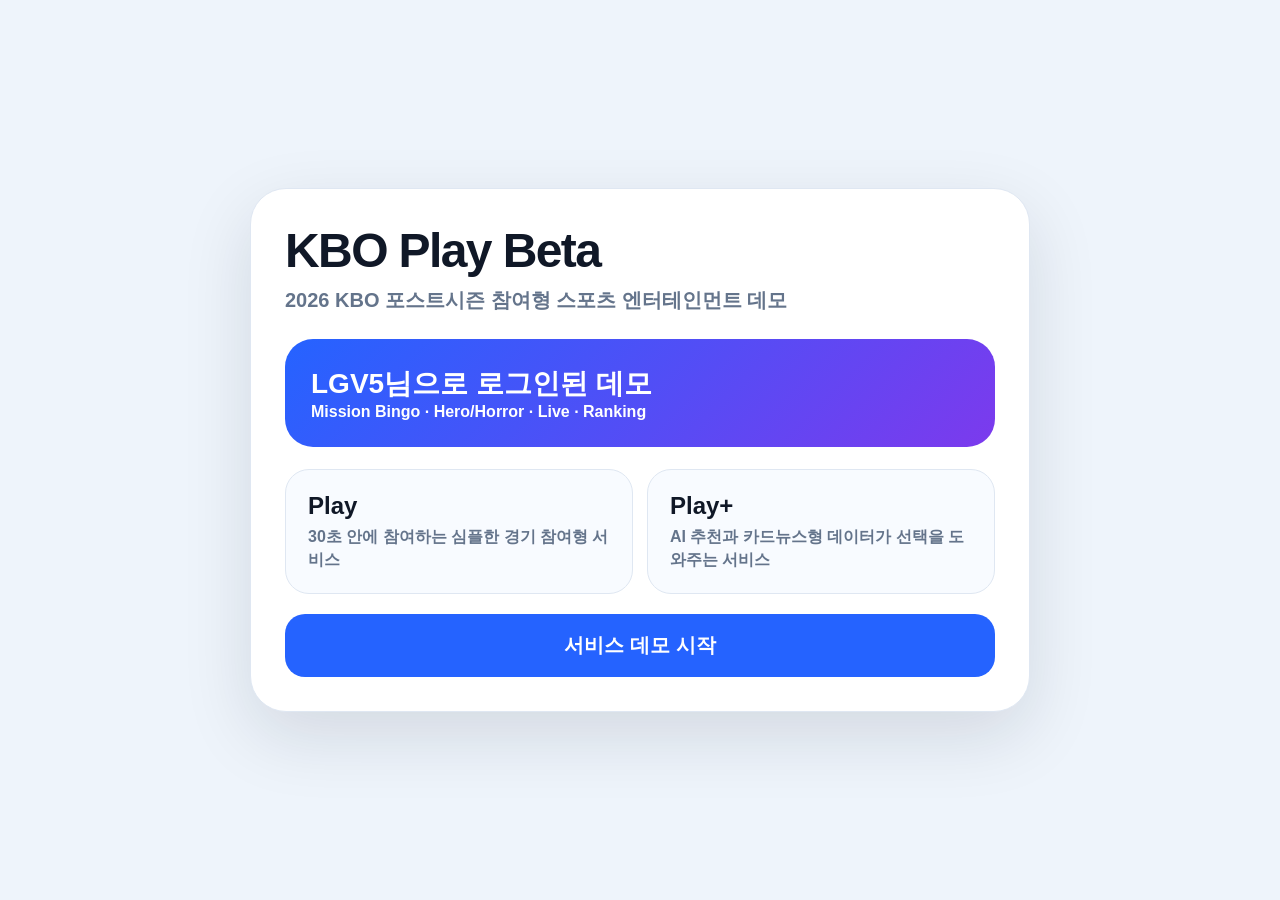
==== index.html @ 05f67312 "Upload KBO Play Beta v28 Upload KBO Play Beta v28" ====
<!doctype html><html lang="ko"><head><meta charset="utf-8"><meta name="viewport" content="width=device-width,initial-scale=1,viewport-fit=cover"><title>KBO Play Beta</title><style>
*{box-sizing:border-box}body{margin:0;font-family:-apple-system,BlinkMacSystemFont,'Segoe UI',Pretendard,Apple SD Gothic Neo,sans-serif;background:#eef4fb;color:#101827;font-weight:800}.wrap{min-height:100vh;display:grid;place-items:center;padding:26px}.card{width:min(780px,100%);background:#fff;border:1px solid #dfe7f2;border-radius:36px;padding:34px;box-shadow:0 24px 70px rgba(15,23,42,.12)}h1{font-size:48px;letter-spacing:-1.6px;margin:0 0 8px}.sub{font-size:20px;color:#64748b;line-height:1.45;margin:0 0 24px}.hero{border-radius:28px;background:linear-gradient(135deg,#2563ff,#7c3aed);color:#fff;padding:26px;margin:22px 0}.hero b{font-size:28px;display:block}.grid{display:grid;grid-template-columns:1fr 1fr;gap:14px}.opt{border:1px solid #dfe7f2;border-radius:24px;padding:22px;background:#f8fbff}.opt h3{margin:0 0 6px;font-size:24px}.opt p{margin:0;color:#64748b;line-height:1.4}.btn{border:0;border-radius:20px;background:#2563ff;color:#fff;padding:18px 24px;font-size:20px;font-weight:950;width:100%;margin-top:20px;cursor:pointer}@media(max-width:640px){h1{font-size:38px}.grid{grid-template-columns:1fr}.card{padding:24px;border-radius:28px}}
</style></head><body><div class="wrap"><main class="card"><h1>KBO Play Beta</h1><p class="sub">2026 KBO 포스트시즌 참여형 스포츠 엔터테인먼트 데모</p><div class="hero"><b>LGV5님으로 로그인된 데모</b><span>Mission Bingo · Hero/Horror · Live · Ranking</span></div><div class="grid"><div class="opt"><h3>Play</h3><p>30초 안에 참여하는 심플한 경기 참여형 서비스</p></div><div class="opt"><h3>Play+</h3><p>AI 추천과 카드뉴스형 데이터가 선택을 도와주는 서비스</p></div></div><button class="btn" onclick="location.href='app.html'">서비스 데모 시작</button></main></div></body></html>
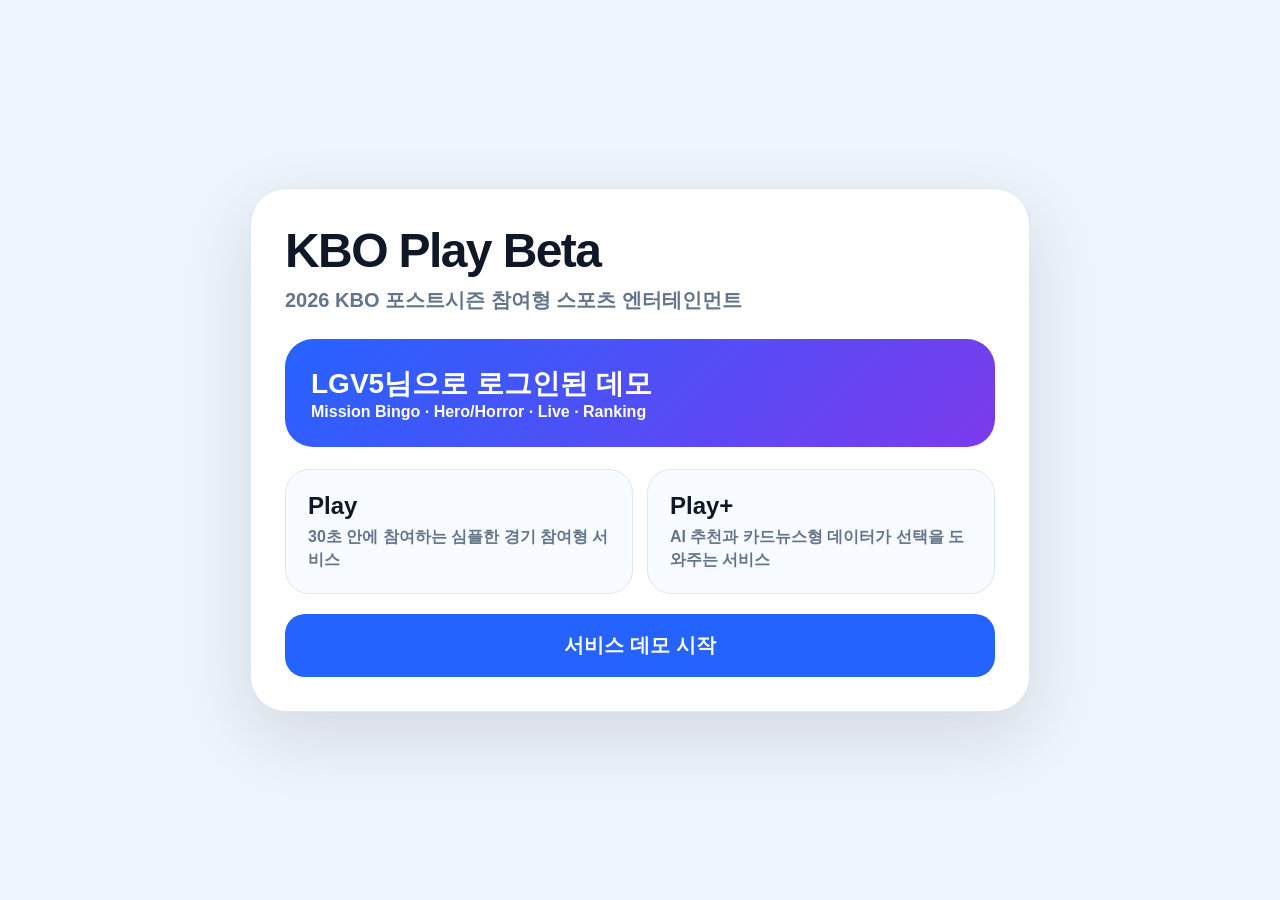
==== commit f1968f9e: "Update index.html 인덱스 타이틀 수정" ====
--- a/index.html
+++ b/index.html
@@ -1,3 +1,3 @@
 <!doctype html><html lang="ko"><head><meta charset="utf-8"><meta name="viewport" content="width=device-width,initial-scale=1,viewport-fit=cover"><title>KBO Play Beta</title><style>
 *{box-sizing:border-box}body{margin:0;font-family:-apple-system,BlinkMacSystemFont,'Segoe UI',Pretendard,Apple SD Gothic Neo,sans-serif;background:#eef4fb;color:#101827;font-weight:800}.wrap{min-height:100vh;display:grid;place-items:center;padding:26px}.card{width:min(780px,100%);background:#fff;border:1px solid #dfe7f2;border-radius:36px;padding:34px;box-shadow:0 24px 70px rgba(15,23,42,.12)}h1{font-size:48px;letter-spacing:-1.6px;margin:0 0 8px}.sub{font-size:20px;color:#64748b;line-height:1.45;margin:0 0 24px}.hero{border-radius:28px;background:linear-gradient(135deg,#2563ff,#7c3aed);color:#fff;padding:26px;margin:22px 0}.hero b{font-size:28px;display:block}.grid{display:grid;grid-template-columns:1fr 1fr;gap:14px}.opt{border:1px solid #dfe7f2;border-radius:24px;padding:22px;background:#f8fbff}.opt h3{margin:0 0 6px;font-size:24px}.opt p{margin:0;color:#64748b;line-height:1.4}.btn{border:0;border-radius:20px;background:#2563ff;color:#fff;padding:18px 24px;font-size:20px;font-weight:950;width:100%;margin-top:20px;cursor:pointer}@media(max-width:640px){h1{font-size:38px}.grid{grid-template-columns:1fr}.card{padding:24px;border-radius:28px}}
-</style></head><body><div class="wrap"><main class="card"><h1>KBO Play Beta</h1><p class="sub">2026 KBO 포스트시즌 참여형 스포츠 엔터테인먼트 데모</p><div class="hero"><b>LGV5님으로 로그인된 데모</b><span>Mission Bingo · Hero/Horror · Live · Ranking</span></div><div class="grid"><div class="opt"><h3>Play</h3><p>30초 안에 참여하는 심플한 경기 참여형 서비스</p></div><div class="opt"><h3>Play+</h3><p>AI 추천과 카드뉴스형 데이터가 선택을 도와주는 서비스</p></div></div><button class="btn" onclick="location.href='app.html'">서비스 데모 시작</button></main></div></body></html>
+</style></head><body><div class="wrap"><main class="card"><h1>KBO Play Beta</h1><p class="sub">2026 KBO 포스트시즌 참여형 스포츠 엔터테인먼트</p><div class="hero"><b>LGV5님으로 로그인된 데모</b><span>Mission Bingo · Hero/Horror · Live · Ranking</span></div><div class="grid"><div class="opt"><h3>Play</h3><p>30초 안에 참여하는 심플한 경기 참여형 서비스</p></div><div class="opt"><h3>Play+</h3><p>AI 추천과 카드뉴스형 데이터가 선택을 도와주는 서비스</p></div></div><button class="btn" onclick="location.href='app.html'">서비스 데모 시작</button></main></div></body></html>
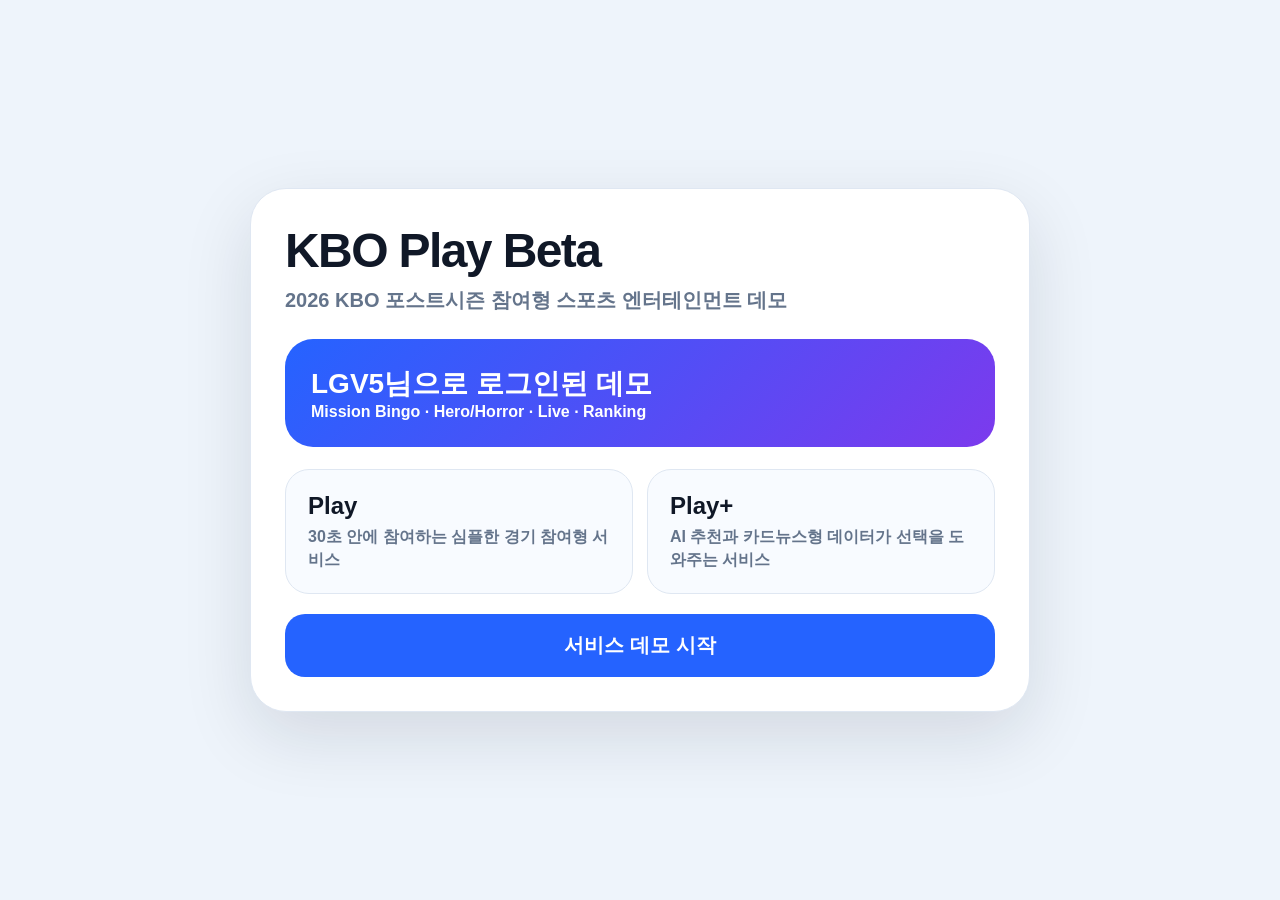
==== commit 53d5a0da: "라이브 상태 변경 라이브 상태 변경" ====
--- a/index.html
+++ b/index.html
@@ -1,3 +1,3 @@
 <!doctype html><html lang="ko"><head><meta charset="utf-8"><meta name="viewport" content="width=device-width,initial-scale=1,viewport-fit=cover"><title>KBO Play Beta</title><style>
 *{box-sizing:border-box}body{margin:0;font-family:-apple-system,BlinkMacSystemFont,'Segoe UI',Pretendard,Apple SD Gothic Neo,sans-serif;background:#eef4fb;color:#101827;font-weight:800}.wrap{min-height:100vh;display:grid;place-items:center;padding:26px}.card{width:min(780px,100%);background:#fff;border:1px solid #dfe7f2;border-radius:36px;padding:34px;box-shadow:0 24px 70px rgba(15,23,42,.12)}h1{font-size:48px;letter-spacing:-1.6px;margin:0 0 8px}.sub{font-size:20px;color:#64748b;line-height:1.45;margin:0 0 24px}.hero{border-radius:28px;background:linear-gradient(135deg,#2563ff,#7c3aed);color:#fff;padding:26px;margin:22px 0}.hero b{font-size:28px;display:block}.grid{display:grid;grid-template-columns:1fr 1fr;gap:14px}.opt{border:1px solid #dfe7f2;border-radius:24px;padding:22px;background:#f8fbff}.opt h3{margin:0 0 6px;font-size:24px}.opt p{margin:0;color:#64748b;line-height:1.4}.btn{border:0;border-radius:20px;background:#2563ff;color:#fff;padding:18px 24px;font-size:20px;font-weight:950;width:100%;margin-top:20px;cursor:pointer}@media(max-width:640px){h1{font-size:38px}.grid{grid-template-columns:1fr}.card{padding:24px;border-radius:28px}}
-</style></head><body><div class="wrap"><main class="card"><h1>KBO Play Beta</h1><p class="sub">2026 KBO 포스트시즌 참여형 스포츠 엔터테인먼트</p><div class="hero"><b>LGV5님으로 로그인된 데모</b><span>Mission Bingo · Hero/Horror · Live · Ranking</span></div><div class="grid"><div class="opt"><h3>Play</h3><p>30초 안에 참여하는 심플한 경기 참여형 서비스</p></div><div class="opt"><h3>Play+</h3><p>AI 추천과 카드뉴스형 데이터가 선택을 도와주는 서비스</p></div></div><button class="btn" onclick="location.href='app.html'">서비스 데모 시작</button></main></div></body></html>
+</style></head><body><div class="wrap"><main class="card"><h1>KBO Play Beta</h1><p class="sub">2026 KBO 포스트시즌 참여형 스포츠 엔터테인먼트 데모</p><div class="hero"><b>LGV5님으로 로그인된 데모</b><span>Mission Bingo · Hero/Horror · Live · Ranking</span></div><div class="grid"><div class="opt"><h3>Play</h3><p>30초 안에 참여하는 심플한 경기 참여형 서비스</p></div><div class="opt"><h3>Play+</h3><p>AI 추천과 카드뉴스형 데이터가 선택을 도와주는 서비스</p></div></div><button class="btn" onclick="location.href='app.html'">서비스 데모 시작</button></main></div></body></html>
